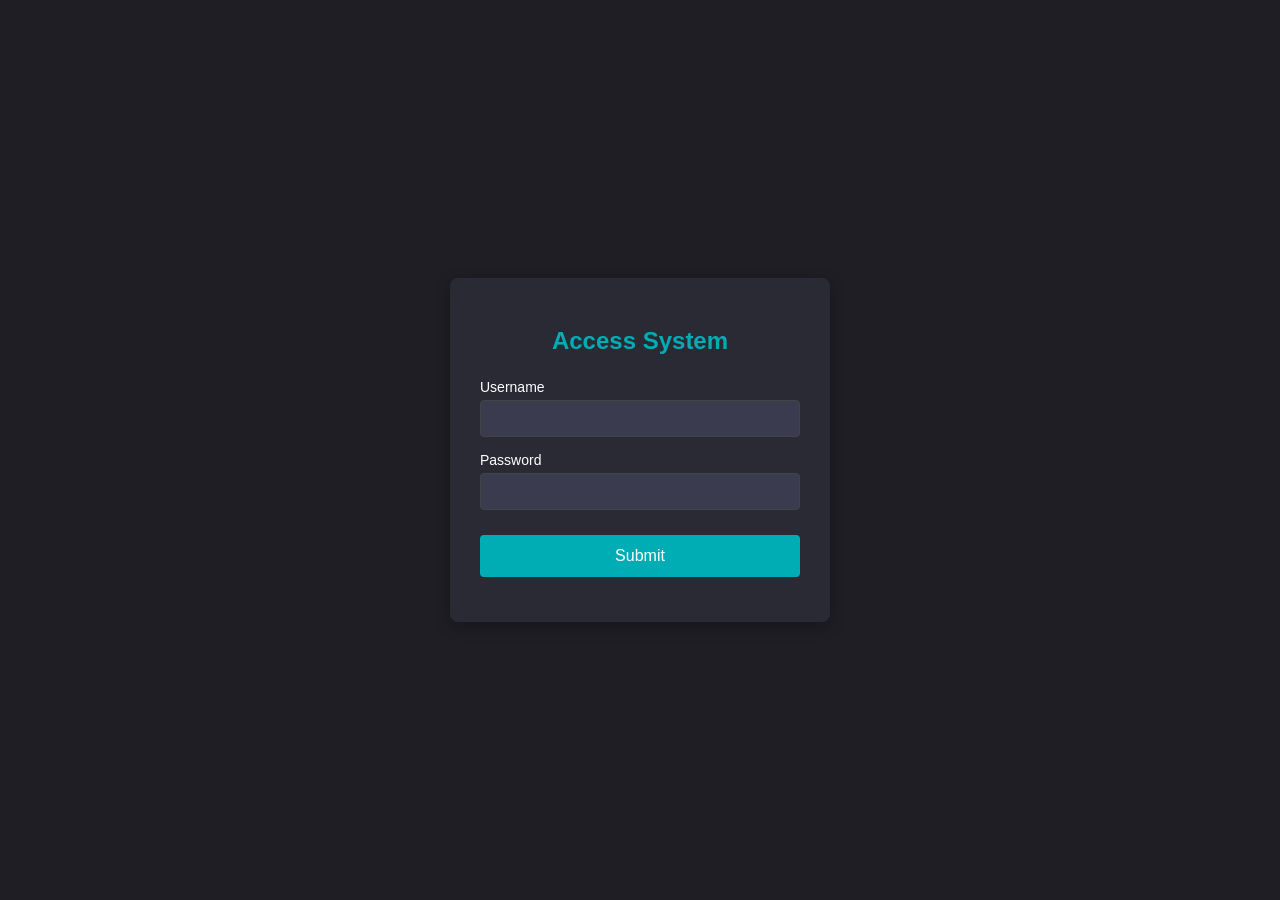
==== interface_AI.     IA/login.html @ f407abfa "Initial commit" ====
<!DOCTYPE html>
<html lang="en">
<head>
    <meta charset="UTF-8">
    <meta name="viewport" content="width=device-width, initial-scale=1.0">
    <title>Dynamic Login / Register System</title>
    <style>
        body {
            font-family: 'Segoe UI', Tahoma, Geneva, Verdana, sans-serif;
            background: #1e1e24;
            color: #fff;
            display: flex;
            justify-content: center;
            align-items: center;
            height: 100vh;
            margin: 0;
        }
        .login-card {
            background: #2a2a35;
            padding: 30px;
            border-radius: 8px;
            box-shadow: 0 4px 15px rgba(0,0,0,0.3);
            width: 320px;
        }
        h2 { text-align: center; margin-bottom: 24px; color: #00adb5; }
        .input-group { margin-bottom: 15px; }
        label { display: block; margin-bottom: 5px; font-size: 14px; }
        input {
            width: 100%;
            padding: 10px;
            background: #3b3b4f;
            border: 1px solid #444;
            border-radius: 4px;
            color: #fff;
            box-sizing: border-box;
        }
        input:focus { border-color: #00adb5; outline: none; }
        button {
            width: 100%;
            padding: 12px;
            background: #00adb5;
            border: none;
            border-radius: 4px;
            color: white;
            font-size: 16px;
            cursor: pointer;
            margin-top: 10px;
        }
        button:hover { background: #008c9e; }
        #message { margin-top: 15px; text-align: center; font-weight: bold; }
    </style>
</head>
<body>

<div class="login-card">
    <h2>Access System</h2>
    <form id="loginForm">
        <div class="input-group">
            <label for="username">Username</label>
            <input type="text" id="username" name="username" required>
        </div>
        <div class="input-group">
            <label for="password">Password</label>
            <input type="password" id="password" name="password" required>
        </div>
        <button type="submit">Submit</button>
    </form>
    <div id="message"></div>
</div>

<script>
    document.getElementById('loginForm').addEventListener('submit', async (e) => {
        e.preventDefault(); // Stop standard form redirect
        
        const formData = new FormData(e.target);
        const messageDiv = document.getElementById('message');
        
        try {
            // Send data to the Flask backend route /login
            const response = await fetch('/login', {
                method: 'POST',
                body: formData
            });
            
            const result = await response.json();
            messageDiv.innerText = result.message;
            
            if (response.ok) {
                messageDiv.style.color = '#4e9f3d'; // Green for success
            } else {
                messageDiv.style.color = '#d9534f'; // Red for error
            }
        } catch (error) {
            messageDiv.innerText = "Error connecting to server.";
            messageDiv.style.color = '#d9534f';
        }
    });
</script>

</body>
</html>
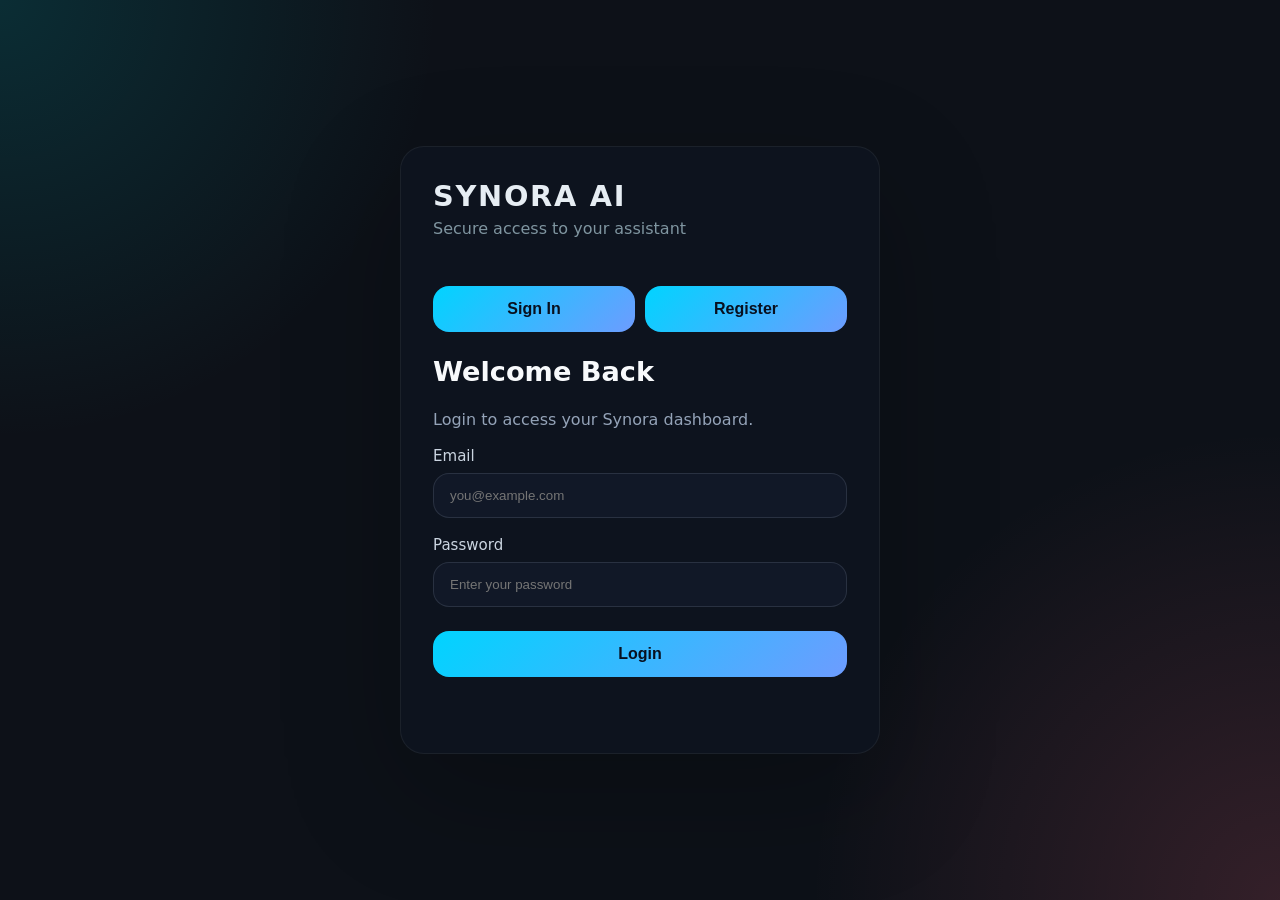
==== commit 800fc3bc: "Add Flask web login/dashboard and shared auth backend; modernize interface" ====
--- a/interface_AI.     IA/login.html
+++ b/interface_AI.     IA/login.html
@@ -3,99 +3,91 @@
 <head>
     <meta charset="UTF-8">
     <meta name="viewport" content="width=device-width, initial-scale=1.0">
-    <title>Dynamic Login / Register System</title>
-    <style>
-        body {
-            font-family: 'Segoe UI', Tahoma, Geneva, Verdana, sans-serif;
-            background: #1e1e24;
-            color: #fff;
-            display: flex;
-            justify-content: center;
-            align-items: center;
-            height: 100vh;
-            margin: 0;
-        }
-        .login-card {
-            background: #2a2a35;
-            padding: 30px;
-            border-radius: 8px;
-            box-shadow: 0 4px 15px rgba(0,0,0,0.3);
-            width: 320px;
-        }
-        h2 { text-align: center; margin-bottom: 24px; color: #00adb5; }
-        .input-group { margin-bottom: 15px; }
-        label { display: block; margin-bottom: 5px; font-size: 14px; }
-        input {
-            width: 100%;
-            padding: 10px;
-            background: #3b3b4f;
-            border: 1px solid #444;
-            border-radius: 4px;
-            color: #fff;
-            box-sizing: border-box;
-        }
-        input:focus { border-color: #00adb5; outline: none; }
-        button {
-            width: 100%;
-            padding: 12px;
-            background: #00adb5;
-            border: none;
-            border-radius: 4px;
-            color: white;
-            font-size: 16px;
-            cursor: pointer;
-            margin-top: 10px;
-        }
-        button:hover { background: #008c9e; }
-        #message { margin-top: 15px; text-align: center; font-weight: bold; }
-    </style>
+    <title>Synora AI Login</title>
+    <link rel="stylesheet" href="styles.css">
 </head>
 <body>
+    <div class="page-shell">
+        <div class="auth-card">
+            <div class="brand-bar">
+                <div>
+                    <div class="brand-title">SYNORA AI</div>
+                    <div class="brand-subtitle">Secure access to your assistant</div>
+                </div>
+            </div>
 
-<div class="login-card">
-    <h2>Access System</h2>
-    <form id="loginForm">
-        <div class="input-group">
-            <label for="username">Username</label>
-            <input type="text" id="username" name="username" required>
+            <div class="tabs">
+                <button class="tab-button active" data-target="login-panel">Sign In</button>
+                <button class="tab-button" data-target="register-panel">Register</button>
+            </div>
+
+            <div class="panel active" id="login-panel">
+                <h2>Welcome Back</h2>
+                <p>Login to access your Synora dashboard.</p>
+                <form id="loginForm">
+                    <label>Email</label>
+                    <input type="email" name="email" placeholder="you@example.com" required>
+                    <label>Password</label>
+                    <input type="password" name="password" placeholder="Enter your password" required>
+                    <button type="submit">Login</button>
+                </form>
+            </div>
+
+            <div class="panel" id="register-panel">
+                <h2>Create Account</h2>
+                <p>Use an existing account or create a new one.</p>
+                <form id="registerForm">
+                    <label>Email</label>
+                    <input type="email" name="email" placeholder="you@example.com" required>
+                    <label>Password</label>
+                    <input type="password" name="password" placeholder="Choose a password" required>
+                    <label>Confirm Password</label>
+                    <input type="password" name="confirm" placeholder="Repeat password" required>
+                    <button type="submit">Register</button>
+                </form>
+            </div>
+
+            <div id="message" class="message"></div>
         </div>
-        <div class="input-group">
-            <label for="password">Password</label>
-            <input type="password" id="password" name="password" required>
-        </div>
-        <button type="submit">Submit</button>
-    </form>
-    <div id="message"></div>
-</div>
+    </div>
 
-<script>
-    document.getElementById('loginForm').addEventListener('submit', async (e) => {
-        e.preventDefault(); // Stop standard form redirect
-        
-        const formData = new FormData(e.target);
+    <script src="script.js"></script>
+    <script>
+        const tabs = document.querySelectorAll('.tab-button');
+        const panels = document.querySelectorAll('.panel');
         const messageDiv = document.getElementById('message');
-        
-        try {
-            // Send data to the Flask backend route /login
-            const response = await fetch('/login', {
-                method: 'POST',
-                body: formData
+
+        tabs.forEach(tab => {
+            tab.addEventListener('click', () => {
+                tabs.forEach(t => t.classList.remove('active'));
+                panels.forEach(panel => panel.classList.remove('active'));
+                tab.classList.add('active');
+                document.getElementById(tab.dataset.target).classList.add('active');
+                messageDiv.textContent = '';
             });
-            
+        });
+
+        document.getElementById('loginForm').addEventListener('submit', async (event) => {
+            event.preventDefault();
+            const formData = new FormData(event.target);
+            const response = await fetch('/authenticate', { method: 'POST', body: formData });
             const result = await response.json();
-            messageDiv.innerText = result.message;
-            
-            if (response.ok) {
-                messageDiv.style.color = '#4e9f3d'; // Green for success
-            } else {
-                messageDiv.style.color = '#d9534f'; // Red for error
+            messageDiv.textContent = result.message;
+            messageDiv.className = result.success ? 'message success' : 'message error';
+
+            if (response.ok && result.email) {
+                window.location.href = `/dashboard?email=${encodeURIComponent(result.email)}`;
             }
-        } catch (error) {
-            messageDiv.innerText = "Error connecting to server.";
-            messageDiv.style.color = '#d9534f';
-        }
-    });
-</script>
+        });
 
+        document.getElementById('registerForm').addEventListener('submit', async (event) => {
+            event.preventDefault();
+            const formData = new FormData(event.target);
+            const response = await fetch('/register', { method: 'POST', body: formData });
+            const result = await response.json();
+            messageDiv.textContent = result.message;
+            messageDiv.className = result.success ? 'message success' : 'message error';
+        });
+    </script>
 </body>
-</html>+</html>
--- a/interface_AI.     IA/styles.css
+++ b/interface_AI.     IA/styles.css
@@ -0,0 +1,373 @@
+* {
+    box-sizing: border-box;
+}
+
+body {
+    margin: 0;
+    font-family: Inter, system-ui, -apple-system, BlinkMacSystemFont, 'Segoe UI', sans-serif;
+    background: #0d1118;
+    color: #e6edf3;
+}
+
+.page-shell,
+.dashboard-shell {
+    min-height: 100vh;
+}
+
+/* Login */
+.page-shell {
+    display: flex;
+    align-items: center;
+    justify-content: center;
+    padding: 24px;
+    background: radial-gradient(circle at top left, rgba(0, 173, 181, 0.18), transparent 28%),
+                radial-gradient(circle at bottom right, rgba(255, 107, 129, 0.16), transparent 30%),
+                #0d1118;
+}
+
+.auth-card {
+    width: min(480px, 100%);
+    background: rgba(14, 20, 31, 0.96);
+    border: 1px solid rgba(255, 255, 255, 0.06);
+    border-radius: 24px;
+    padding: 32px;
+    box-shadow: 0 40px 120px rgba(0, 0, 0, 0.24);
+}
+
+.brand-bar {
+    display: flex;
+    align-items: center;
+    justify-content: space-between;
+    margin-bottom: 24px;
+}
+
+.brand-title {
+    font-size: 1.8rem;
+    font-weight: 800;
+    letter-spacing: 0.06em;
+}
+
+.brand-subtitle {
+    color: #7f95a0;
+    margin-top: 6px;
+}
+
+.tabs {
+    display: flex;
+    gap: 10px;
+    margin-bottom: 24px;
+}
+
+.tab-button {
+    flex: 1;
+    border: none;
+    border-radius: 999px;
+    padding: 12px 16px;
+    font-weight: 600;
+    background: rgba(255, 255, 255, 0.04);
+    color: #cbd5e1;
+    cursor: pointer;
+}
+
+.tab-button.active {
+    background: linear-gradient(135deg, #00d4ff 0%, #6d9cff 100%);
+    color: #08101f;
+}
+
+.panel {
+    display: none;
+    gap: 16px;
+}
+
+.panel.active {
+    display: block;
+}
+
+.auth-card h2 {
+    margin-top: 0;
+    font-size: 1.7rem;
+    color: #f8fafc;
+}
+
+.auth-card p {
+    margin-top: 0;
+    color: #94a3b8;
+}
+
+.auth-card label {
+    display: block;
+    margin: 18px 0 8px;
+    font-size: 0.94rem;
+    color: #cbd5e1;
+}
+
+.auth-card input {
+    width: 100%;
+    padding: 14px 16px;
+    border-radius: 16px;
+    border: 1px solid rgba(148, 163, 184, 0.18);
+    background: #111827;
+    color: #f8fafc;
+}
+
+.auth-card button {
+    width: 100%;
+    margin-top: 24px;
+    padding: 14px 18px;
+    border: none;
+    border-radius: 16px;
+    background: linear-gradient(135deg, #00d4ff 0%, #6d9cff 100%);
+    color: #08101f;
+    font-size: 1rem;
+    font-weight: 700;
+    cursor: pointer;
+}
+
+.message {
+    margin-top: 20px;
+    min-height: 24px;
+    text-align: center;
+    font-weight: 700;
+}
+
+.message.success { color: #4ade80; }
+.message.error { color: #fb7185; }
+
+/* Dashboard */
+.dashboard-shell {
+    display: grid;
+    grid-template-columns: 280px 1fr;
+    gap: 24px;
+    padding: 24px;
+}
+
+.dashboard-sidebar {
+    background: #08101f;
+    border: 1px solid rgba(255, 255, 255, 0.06);
+    border-radius: 28px;
+    padding: 28px 24px;
+    display: flex;
+    flex-direction: column;
+    gap: 24px;
+}
+
+.logo-block h1 {
+    margin: 0;
+    font-size: 2.2rem;
+    letter-spacing: 0.08em;
+}
+
+.logo-block p {
+    margin: 8px 0 0;
+    color: #7f95a0;
+}
+
+.dashboard-sidebar nav {
+    display: flex;
+    flex-direction: column;
+    gap: 14px;
+}
+
+.dashboard-sidebar a {
+    color: #cbd5e1;
+    text-decoration: none;
+    padding: 14px 18px;
+    border-radius: 16px;
+    transition: background 0.2s ease;
+}
+
+.dashboard-sidebar a:hover {
+    background: rgba(0, 212, 255, 0.12);
+    color: #e2e8f0;
+}
+
+.dashboard-main {
+    display: flex;
+    flex-direction: column;
+    gap: 24px;
+}
+
+.dashboard-header {
+    display: flex;
+    justify-content: space-between;
+    align-items: center;
+    padding: 24px;
+    border-radius: 24px;
+    background: rgba(255, 255, 255, 0.03);
+    border: 1px solid rgba(255, 255, 255, 0.06);
+}
+
+.welcome-label {
+    margin: 0;
+    color: #7f95a0;
+}
+
+.dashboard-header h2 {
+    margin: 8px 0 0;
+    font-size: 2.1rem;
+}
+
+.header-actions button {
+    border: none;
+    border-radius: 16px;
+    padding: 12px 20px;
+    background: #00d4ff;
+    color: #08101f;
+    cursor: pointer;
+    font-weight: 700;
+}
+
+.dashboard-hero {
+    display: grid;
+    grid-template-columns: 1fr auto;
+    gap: 24px;
+    padding: 32px;
+    border-radius: 28px;
+    background: linear-gradient(180deg, rgba(0, 212, 255, 0.12), rgba(255, 255, 255, 0.03));
+    border: 1px solid rgba(255, 255, 255, 0.06);
+}
+
+.dashboard-hero .eyebrow {
+    text-transform: uppercase;
+    letter-spacing: 0.16em;
+    font-size: 0.8rem;
+    color: #7f95a0;
+    margin-bottom: 12px;
+}
+
+.dashboard-hero h1 {
+    margin: 0;
+    font-size: 2.7rem;
+    line-height: 1.05;
+}
+
+.dashboard-hero p {
+    color: #cbd5e1;
+    max-width: 620px;
+}
+
+.hero-card {
+    padding: 24px;
+    min-width: 240px;
+    border-radius: 28px;
+    background: rgba(255, 255, 255, 0.06);
+    border: 1px solid rgba(255, 255, 255, 0.08);
+}
+
+#statusTag {
+    display: inline-block;
+    margin-top: 14px;
+    padding: 10px 14px;
+    border-radius: 999px;
+    background: #0f766e;
+    color: #d1fae5;
+    font-weight: 700;
+}
+
+.cards-grid {
+    display: grid;
+    grid-template-columns: repeat(2, minmax(0, 1fr));
+    gap: 20px;
+}
+
+.cards-grid article {
+    padding: 24px;
+    border-radius: 24px;
+    background: rgba(255, 255, 255, 0.03);
+    border: 1px solid rgba(255, 255, 255, 0.05);
+}
+
+.cards-grid h3 {
+    margin-top: 0;
+}
+
+.activity-section {
+    padding: 24px;
+    border-radius: 28px;
+    background: rgba(255, 255, 255, 0.03);
+    border: 1px solid rgba(255, 255, 255, 0.05);
+}
+
+.section-header h2 {
+    margin: 0;
+}
+
+.section-header p {
+    color: #94a3b8;
+    margin-top: 8px;
+}
+
+.activity-list {
+    margin-top: 20px;
+    display: grid;
+    gap: 12px;
+}
+
+.history-item {
+    display: flex;
+    gap: 16px;
+    align-items: flex-start;
+    padding: 18px;
+    border-radius: 18px;
+    background: rgba(255, 255, 255, 0.02);
+    border: 1px solid rgba(255, 255, 255, 0.05);
+}
+
+.history-item span {
+    min-width: 30px;
+    color: #00d4ff;
+    font-weight: 700;
+}
+
+.history-item p {
+    margin: 0;
+    color: #cbd5e1;
+}
+
+.empty-state {
+    color: #7f95a0;
+}
+
+.dashboard-footer {
+    padding: 16px 24px;
+    text-align: center;
+    color: #7f95a0;
+}
+
+@media (max-width: 900px) {
+    .dashboard-shell {
+        grid-template-columns: 1fr;
+    }
+
+    .dashboard-sidebar {
+        flex-direction: row;
+        align-items: center;
+        justify-content: space-between;
+        padding: 18px;
+    }
+
+    .dashboard-sidebar nav {
+        flex-direction: row;
+        flex-wrap: wrap;
+        gap: 10px;
+    }
+}
+
+@media (max-width: 640px) {
+    .auth-card,
+    .dashboard-shell {
+        padding: 18px;
+    }
+
+    .auth-card {
+        border-radius: 20px;
+    }
+
+    .dashboard-hero {
+        grid-template-columns: 1fr;
+    }
+
+    .header-actions button {
+        width: 100%;
+    }
+}
